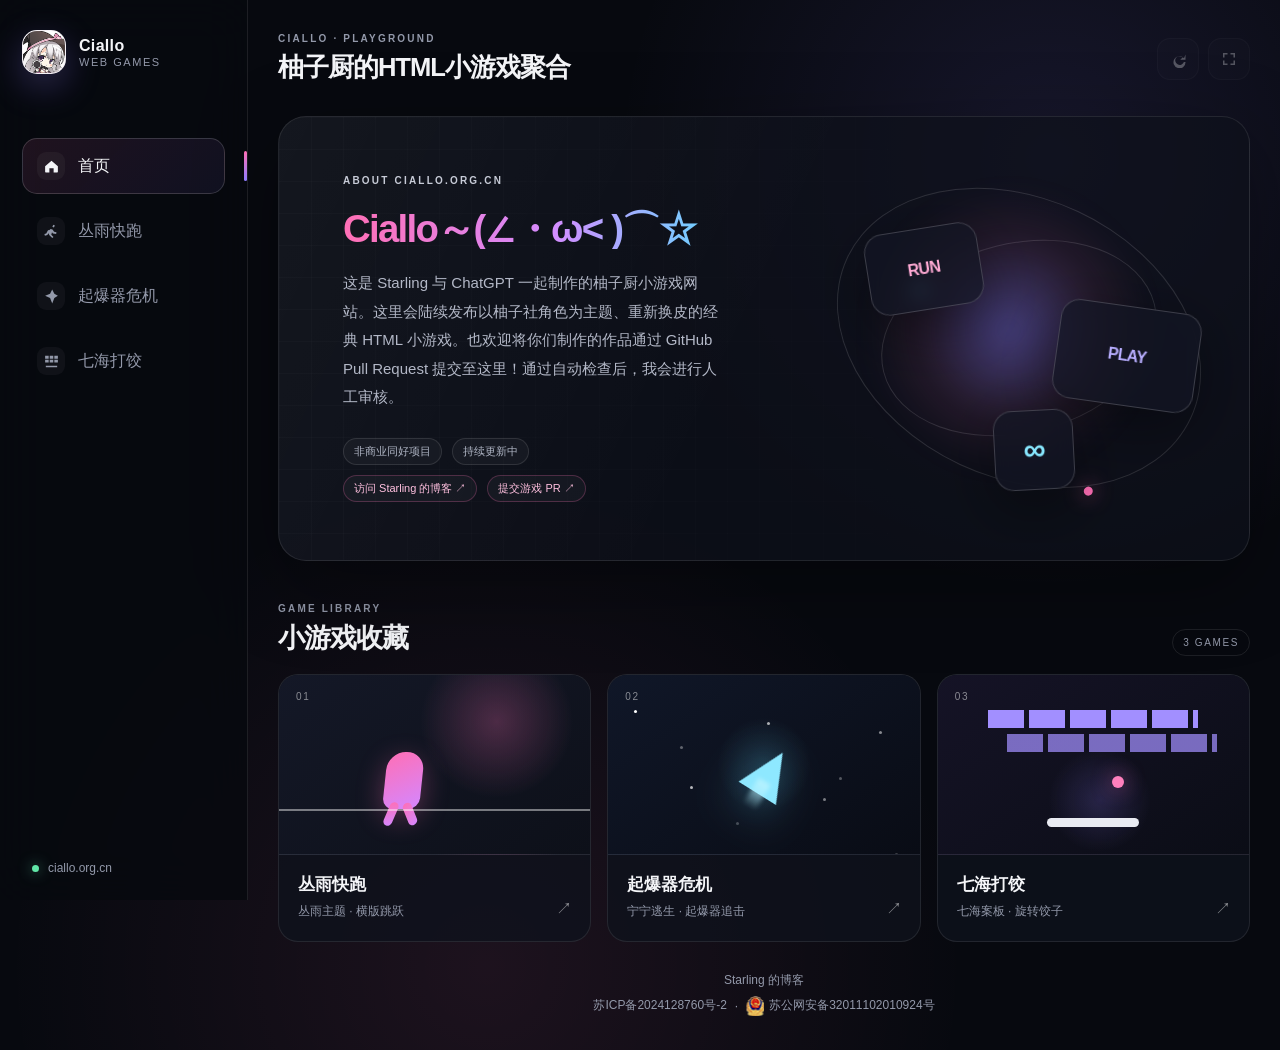
==== index.html @ f34dba7f "feat(README.md): Init: 将网站移至 GitHub 管理" ====
<!doctype html>
<html lang="zh-CN">
<head>
    <meta charset="utf-8">
    <meta name="viewport" content="width=device-width, initial-scale=1">
    <meta name="theme-color" content="#0a0d14">
    <meta name="description" content="Starling 与 ChatGPT 制作的柚子厨 HTML 小游戏聚合站。">
    <title>柚子厨的 HTML 小游戏聚合</title>
    <link rel="icon" href="/assets/icons/favicon.jpg" type="image/jpeg">
    <link rel="stylesheet" href="/assets/css/site.css?v=20260806-beian">
</head>
<body>
    <div class="app-shell">
        <aside class="sidebar" aria-label="游戏标签页">
            <a class="brand" href="#home" aria-label="返回首页">
                <span class="brand-mark" aria-hidden="true">
                    <img src="/assets/icons/favicon.jpg" alt="">
                </span>
                <span class="brand-text">
                    <strong>Ciallo</strong>
                    <small>Web Games</small>
                </span>
            </a>

            <nav class="tab-list" role="tablist" aria-label="页面切换">
                <button class="tab-button is-active"
                        type="button"
                        role="tab"
                        aria-selected="true"
                        aria-controls="home-panel"
                        data-tab="home">
                    <span class="tab-icon" aria-hidden="true">
                        <svg viewBox="0 0 24 24"><path d="M3 11.5 12 4l9 7.5v8a1 1 0 0 1-1 1h-5v-6H9v6H4a1 1 0 0 1-1-1z"/></svg>
                    </span>
                    <span>首页</span>
                </button>

                <button class="tab-button"
                        type="button"
                        role="tab"
                        aria-selected="false"
                        aria-controls="game-panel"
                        data-tab="runner"
                        data-game-title="丛雨快跑"
                        data-game-src="/games/runner/">
                    <span class="tab-icon" aria-hidden="true">
                        <svg viewBox="0 0 24 24"><path d="m13.2 5.2 1.4-2.7 2.2 1.1-1.4 2.8m-4.7 2.1 2.7.6 2.3 3.4 3.3.6-.4 2.4-4.6-.8-1.3-1.8-1 3.6 3.1 3.1-1.7 1.7-4-4-1.5-3-1.4 2.5-3.5 1.1-.7-2.3 2.6-.8 2-3.7c.4-.8 1.3-1.2 2.2-1z"/></svg>
                    </span>
                    <span>丛雨快跑</span>
                </button>

                <button class="tab-button"
                        type="button"
                        role="tab"
                        aria-selected="false"
                        aria-controls="game-panel"
                        data-tab="asteroids"
                        data-game-title="起爆器危机"
                        data-game-src="/games/asteroids/">
                    <span class="tab-icon" aria-hidden="true">
                        <svg viewBox="0 0 24 24"><path d="m13 2 3 6 5 3-5 3-3 8-3-8-7-3 7-3z"/></svg>
                    </span>
                    <span>起爆器危机</span>
                </button>

                <button class="tab-button"
                        type="button"
                        role="tab"
                        aria-selected="false"
                        aria-controls="game-panel"
                        data-tab="breakout"
                        data-game-title="七海打饺"
                        data-game-src="/games/breakout/">
                    <span class="tab-icon" aria-hidden="true">
                        <svg viewBox="0 0 24 24"><path d="M3 4h5v4H3zm6.5 0h5v4h-5zM16 4h5v4h-5zM3 9.5h5v4H3zm6.5 0h5v4h-5zm6.5 0h5v4h-5zM4 18h16v2H4z"/></svg>
                    </span>
                    <span>七海打饺</span>
                </button>
            </nav>

            <div class="sidebar-footer">
                <span class="status-dot" aria-hidden="true"></span>
                <span>ciallo.org.cn</span>
            </div>
        </aside>

        <main class="workspace">
            <header class="topbar">
                <div>
                    <p class="eyebrow">CIALLO · PLAYGROUND</p>
                    <h1 id="page-title">柚子厨的HTML小游戏聚合</h1>
                </div>

                <div class="topbar-actions">
                    <button id="reload-button"
                            class="icon-button"
                            type="button"
                            title="重新加载游戏"
                            aria-label="重新加载游戏"
                            disabled>
                        <svg viewBox="0 0 24 24" aria-hidden="true"><path d="M20 11a8 8 0 1 0 2 5h-2.1a6 6 0 1 1-1.4-6.4L15 13h7V6z"/></svg>
                    </button>
                    <button id="fullscreen-button"
                            class="icon-button"
                            type="button"
                            title="全屏游戏"
                            aria-label="全屏游戏"
                            disabled>
                        <svg viewBox="0 0 24 24" aria-hidden="true"><path d="M4 4h6v2H6v4H4zm10 0h6v6h-2V6h-4zM4 14h2v4h4v2H4zm14 0h2v6h-6v-2h4z"/></svg>
                    </button>
                </div>
            </header>

            <section id="home-panel"
                     class="content-panel is-visible"
                     role="tabpanel"
                     aria-label="首页">
                <div class="hero">
                    <div class="hero-copy">
                        <p class="hero-kicker">ABOUT CIALLO.ORG.CN</p>
                        <h2><em>Ciallo～(∠・ω&lt; )⌒☆</em></h2>
                        <p class="hero-intro">这是 Starling 与 ChatGPT 一起制作的柚子厨小游戏网站。这里会陆续发布以柚子社角色为主题、重新换皮的经典 HTML 小游戏。也欢迎将你们制作的作品通过 GitHub Pull Request 提交至这里！通过自动检查后，我会进行人工审核。</p>
                        <div class="hero-meta" aria-label="网站说明">
                            <span>非商业同好项目</span>
                            <span>持续更新中</span>
                            <div class="hero-actions">
                                <a href="https://www.starlinglin.top/"
                                   target="_blank"
                                   rel="noopener noreferrer">访问 Starling 的博客 <span aria-hidden="true">↗</span></a>
                                <a href="https://github.com/StarlingLin/ciallo.org.cn/pulls"
                                   target="_blank"
                                   rel="noopener noreferrer">提交游戏 PR <span aria-hidden="true">↗</span></a>
                            </div>
                        </div>
                    </div>

                    <div class="hero-art" aria-hidden="true">
                        <div class="orbit orbit-one"></div>
                        <div class="orbit orbit-two"></div>
                        <div class="pixel-card pixel-card-a">RUN</div>
                        <div class="pixel-card pixel-card-b">PLAY</div>
                        <div class="pixel-card pixel-card-c">∞</div>
                        <div class="glow"></div>
                    </div>
                </div>

                <section class="game-grid" aria-labelledby="game-grid-title">
                    <div class="section-heading">
                        <div>
                            <p class="eyebrow">GAME LIBRARY</p>
                            <h2 id="game-grid-title">小游戏收藏</h2>
                        </div>
                        <span class="count-pill">3 GAMES</span>
                    </div>

                    <div class="cards">
                        <article class="game-card" tabindex="0" data-open-tab="runner">
                            <span class="card-number">01</span>
                            <div class="card-visual visual-runner">
                                <span class="runner-character"></span>
                                <span class="runner-ground"></span>
                            </div>
                            <div class="card-copy">
                                <h3>丛雨快跑</h3>
                                <p>丛雨主题 · 横版跳跃</p>
                            </div>
                            <span class="card-arrow" aria-hidden="true">↗</span>
                        </article>

                        <article class="game-card" tabindex="0" data-open-tab="asteroids">
                            <span class="card-number">02</span>
                            <div class="card-visual visual-space">
                                <span class="star star-a"></span>
                                <span class="star star-b"></span>
                                <span class="ship"></span>
                            </div>
                            <div class="card-copy">
                                <h3>起爆器危机</h3>
                                <p>宁宁逃生 · 起爆器追击</p>
                            </div>
                            <span class="card-arrow" aria-hidden="true">↗</span>
                        </article>

                        <article class="game-card" tabindex="0" data-open-tab="breakout">
                            <span class="card-number">03</span>
                            <div class="card-visual visual-breakout">
                                <span class="brick-row brick-row-a"></span>
                                <span class="brick-row brick-row-b"></span>
                                <span class="ball"></span>
                                <span class="paddle"></span>
                            </div>
                            <div class="card-copy">
                                <h3>七海打饺</h3>
                                <p>七海案板 · 旋转饺子</p>
                            </div>
                            <span class="card-arrow" aria-hidden="true">↗</span>
                        </article>
                    </div>
                </section>
            </section>

            <section id="game-panel"
                     class="content-panel game-panel"
                     role="tabpanel"
                     aria-label="游戏区域"
                     hidden>
                <div class="game-stage">
                    <div id="game-loading" class="game-loading">
                        <div class="loader" aria-hidden="true"></div>
                        <p>正在载入游戏…</p>
                    </div>

                    <iframe id="game-frame"
                            title="网页游戏"
                            sandbox="allow-scripts allow-same-origin allow-pointer-lock allow-fullscreen"
                            allow="fullscreen; gamepad; autoplay"
                            referrerpolicy="same-origin"></iframe>
                </div>

            </section>

            <footer class="site-footer">
                <div class="site-footer-row">
                    <a href="https://www.starlinglin.top/"
                       target="_blank"
                       rel="noopener noreferrer">Starling 的博客</a>
                </div>
                <div class="site-footer-row site-records">
                    <a href="https://beian.miit.gov.cn/"
                       target="_blank"
                       rel="noopener noreferrer">苏ICP备2024128760号-2</a>
                    <span aria-hidden="true">·</span>
                    <a class="public-security-record"
                       href="https://beian.mps.gov.cn/#/query/webSearch?code=32011102010924"
                       target="_blank"
                       rel="noopener noreferrer">
                        <img src="/assets/icons/beian.png"
                             width="18"
                             height="20"
                             alt=""
                             aria-hidden="true">
                        <span>苏公网安备32011102010924号</span>
                    </a>
                </div>
            </footer>
        </main>
    </div>

    <noscript>此页面需要启用 JavaScript 才能切换游戏标签页。</noscript>
    <script src="/assets/js/site.js" defer></script>
</body>
</html>
---- assets/css/site.css ----
:root
{
    color-scheme: dark;
    --bg: #07090f;
    --panel: rgba(15, 18, 29, 0.78);
    --panel-solid: #0f121d;
    --panel-hover: #171b29;
    --border: rgba(255, 255, 255, 0.09);
    --border-strong: rgba(255, 255, 255, 0.16);
    --text: #f4f5f8;
    --muted: #9399aa;
    --accent: #ff6fb5;
    --accent-2: #8e7cff;
    --accent-3: #62d9ff;
    --sidebar-width: 248px;
    --radius-lg: 28px;
    --radius-md: 20px;
    --shadow: 0 24px 80px rgba(0, 0, 0, 0.34);
}

*
{
    box-sizing: border-box;
}

html
{
    min-width: 320px;
    min-height: 100%;
    background: var(--bg);
}

body
{
    min-height: 100vh;
    margin: 0;
    color: var(--text);
    background:
        radial-gradient(circle at 82% 15%, rgba(142, 124, 255, 0.12), transparent 27rem),
        radial-gradient(circle at 38% 92%, rgba(255, 111, 181, 0.09), transparent 30rem),
        var(--bg);
    font-family:
        Inter,
        "Segoe UI",
        "PingFang SC",
        "Microsoft YaHei",
        sans-serif;
    overflow-x: hidden;
}

button,
a
{
    font: inherit;
}

button
{
    color: inherit;
}

button:focus-visible,
a:focus-visible,
[tabindex]:focus-visible
{
    outline: 2px solid var(--accent-3);
    outline-offset: 3px;
}

.app-shell
{
    display: grid;
    grid-template-columns: var(--sidebar-width) minmax(0, 1fr);
    min-height: 100vh;
}

.sidebar
{
    position: fixed;
    inset: 0 auto 0 0;
    z-index: 20;
    display: flex;
    width: var(--sidebar-width);
    flex-direction: column;
    padding: 30px 22px 22px;
    border-right: 1px solid var(--border);
    background: rgba(7, 9, 15, 0.78);
    backdrop-filter: blur(24px);
}

.brand
{
    display: flex;
    align-items: center;
    gap: 13px;
    color: var(--text);
    text-decoration: none;
}

.brand-mark
{
    display: grid;
    width: 44px;
    height: 44px;
    place-items: center;
    border: 1px solid rgba(255, 255, 255, 0.24);
    border-radius: 15px;
    overflow: hidden;
    background: #f3eef4;
    box-shadow: 0 12px 35px rgba(142, 124, 255, 0.28);
}

.brand-mark img
{
    width: 100%;
    height: 100%;
    object-fit: cover;
}

.brand-text
{
    display: flex;
    flex-direction: column;
    gap: 1px;
}

.brand-text strong
{
    letter-spacing: 0.02em;
}

.brand-text small
{
    color: var(--muted);
    font-size: 11px;
    letter-spacing: 0.14em;
    text-transform: uppercase;
}

.tab-list
{
    display: flex;
    flex: 1;
    flex-direction: column;
    gap: 9px;
    margin-top: 64px;
}

.tab-button
{
    position: relative;
    display: flex;
    width: 100%;
    align-items: center;
    gap: 13px;
    padding: 13px 14px;
    border: 1px solid transparent;
    border-radius: 15px;
    background: transparent;
    color: var(--muted);
    cursor: pointer;
    text-align: left;
    transition:
        color 160ms ease,
        border-color 160ms ease,
        background 160ms ease,
        transform 160ms ease;
}

.tab-button::after
{
    position: absolute;
    top: 50%;
    right: -23px;
    width: 3px;
    height: 0;
    border-radius: 999px;
    background: linear-gradient(var(--accent), var(--accent-2));
    content: "";
    transform: translateY(-50%);
    transition: height 160ms ease;
}

.tab-button:hover
{
    border-color: var(--border);
    background: rgba(255, 255, 255, 0.035);
    color: var(--text);
    transform: translateX(2px);
}

.tab-button.is-active
{
    border-color: var(--border-strong);
    background: linear-gradient(135deg, rgba(255, 111, 181, 0.1), rgba(142, 124, 255, 0.08));
    color: var(--text);
}

.tab-button.is-active::after
{
    height: 30px;
}

.tab-icon
{
    display: grid;
    width: 28px;
    height: 28px;
    flex: 0 0 28px;
    place-items: center;
    border-radius: 9px;
    background: rgba(255, 255, 255, 0.045);
}

.tab-icon svg
{
    width: 17px;
    height: 17px;
    fill: currentColor;
}

.sidebar-footer
{
    display: flex;
    align-items: center;
    gap: 9px;
    padding: 13px 10px 3px;
    color: var(--muted);
    font-size: 12px;
}

.status-dot
{
    width: 7px;
    height: 7px;
    border-radius: 50%;
    background: #61e7a8;
    box-shadow: 0 0 14px rgba(97, 231, 168, 0.7);
}

.workspace
{
    grid-column: 2;
    min-width: 0;
    padding: 26px 30px 34px;
}

.topbar
{
    display: flex;
    min-height: 66px;
    align-items: center;
    justify-content: space-between;
    gap: 24px;
    margin-bottom: 24px;
}

.eyebrow
{
    margin: 0 0 6px;
    color: var(--muted);
    font-size: 10px;
    font-weight: 750;
    letter-spacing: 0.22em;
}

.topbar h1
{
    margin: 0;
    font-size: clamp(23px, 2vw, 31px);
    letter-spacing: -0.04em;
    overflow-wrap: anywhere;
}

.topbar-actions
{
    display: flex;
    gap: 9px;
}

.icon-button
{
    display: grid;
    width: 42px;
    height: 42px;
    place-items: center;
    border: 1px solid var(--border);
    border-radius: 13px;
    background: rgba(255, 255, 255, 0.035);
    cursor: pointer;
    transition:
        background 160ms ease,
        border-color 160ms ease,
        transform 160ms ease;
}

.icon-button:hover:not(:disabled)
{
    border-color: var(--border-strong);
    background: rgba(255, 255, 255, 0.075);
    transform: translateY(-1px);
}

.icon-button:disabled
{
    cursor: not-allowed;
    opacity: 0.3;
}

.icon-button svg
{
    width: 18px;
    height: 18px;
    fill: currentColor;
}

.content-panel
{
    animation: panel-in 230ms ease;
}

.content-panel[hidden]
{
    display: none;
}

@keyframes panel-in
{
    from
    {
        opacity: 0;
        transform: translateY(8px);
    }

    to
    {
        opacity: 1;
        transform: translateY(0);
    }
}

.hero
{
    position: relative;
    display: grid;
    min-height: 410px;
    grid-template-columns: minmax(0, 1.05fr) minmax(320px, 0.95fr);
    align-items: center;
    overflow: hidden;
    border: 1px solid var(--border);
    border-radius: var(--radius-lg);
    background:
        linear-gradient(115deg, rgba(255, 255, 255, 0.035), transparent 50%),
        rgba(14, 17, 27, 0.72);
    box-shadow: var(--shadow);
}

.hero::before
{
    position: absolute;
    inset: 0;
    background-image:
        linear-gradient(rgba(255, 255, 255, 0.025) 1px, transparent 1px),
        linear-gradient(90deg, rgba(255, 255, 255, 0.025) 1px, transparent 1px);
    background-size: 32px 32px;
    content: "";
    mask-image: linear-gradient(to right, rgba(0, 0, 0, 0.82), transparent 88%);
    pointer-events: none;
}

.hero-copy
{
    position: relative;
    z-index: 2;
    padding: 58px clamp(34px, 5vw, 72px);
}

.hero-kicker
{
    margin: 0;
    color: #c7cbd7;
    font-size: 10px;
    font-weight: 750;
    letter-spacing: 0.22em;
}

.hero h2
{
    max-width: 680px;
    margin: 22px 0 20px;
    font-size: clamp(34px, 3vw, 48px);
    font-weight: 800;
    letter-spacing: -0.045em;
    line-height: 1.08;
    text-wrap: balance;
}

.hero h2 em
{
    display: block;
    color: transparent;
    background: linear-gradient(90deg, var(--accent), #d48cff 55%, var(--accent-3));
    background-clip: text;
    font-style: normal;
    white-space: nowrap;
}

.hero-intro
{
    max-width: 610px;
    margin: 0;
    color: #b3b8c7;
    font-size: 15px;
    line-height: 1.9;
}

.hero-meta
{
    display: flex;
    flex-wrap: wrap;
    align-items: center;
    gap: 10px;
    margin-top: 26px;
}

.hero-meta > span,
.hero-actions > a
{
    padding: 7px 10px;
    border: 1px solid rgba(255, 255, 255, 0.11);
    border-radius: 999px;
    color: #aeb4c3;
    background: rgba(255, 255, 255, 0.035);
    font-size: 11px;
    line-height: 1;
    text-decoration: none;
}

.hero-actions
{
    display: flex;
    flex-wrap: wrap;
    gap: 10px;
}

.hero-actions > a
{
    border-color: rgba(255, 111, 181, 0.24);
    color: #ffc0df;
    transition:
        border-color 160ms ease,
        background 160ms ease,
        color 160ms ease;
}

.hero-actions > a:hover
{
    border-color: rgba(255, 111, 181, 0.48);
    color: #fff;
    background: rgba(255, 111, 181, 0.09);
}

.hero-art
{
    position: relative;
    min-height: 410px;
    overflow: hidden;
}

.glow
{
    position: absolute;
    top: 48%;
    left: 48%;
    width: 290px;
    height: 290px;
    border-radius: 50%;
    background: radial-gradient(circle, rgba(142, 124, 255, 0.43), rgba(255, 111, 181, 0.09) 43%, transparent 70%);
    filter: blur(13px);
    transform: translate(-50%, -50%);
}

.orbit
{
    position: absolute;
    top: 50%;
    left: 50%;
    border: 1px solid rgba(255, 255, 255, 0.13);
    border-radius: 50%;
    transform: translate(-50%, -50%) rotate(-14deg);
}

.orbit::before
{
    position: absolute;
    top: 10%;
    left: 18%;
    width: 9px;
    height: 9px;
    border-radius: 50%;
    background: var(--accent-3);
    box-shadow: 0 0 20px rgba(98, 217, 255, 0.8);
    content: "";
}

.orbit-one
{
    width: 280px;
    height: 190px;
}

.orbit-two
{
    width: 380px;
    height: 280px;
    transform: translate(-50%, -50%) rotate(25deg);
}

.orbit-two::before
{
    top: auto;
    right: 15%;
    bottom: 9%;
    left: auto;
    background: var(--accent);
    box-shadow: 0 0 20px rgba(255, 111, 181, 0.8);
}

.pixel-card
{
    position: absolute;
    z-index: 2;
    display: grid;
    place-items: center;
    border: 1px solid rgba(255, 255, 255, 0.18);
    border-radius: 19px;
    background: rgba(19, 22, 35, 0.72);
    box-shadow: 0 18px 60px rgba(0, 0, 0, 0.4);
    backdrop-filter: blur(10px);
    font-weight: 850;
    letter-spacing: -0.04em;
}

.pixel-card-a
{
    top: 23%;
    left: 17%;
    width: 114px;
    height: 82px;
    color: #ffaad4;
    transform: rotate(-9deg);
}

.pixel-card-b
{
    top: 42%;
    right: 11%;
    width: 142px;
    height: 100px;
    color: #b8aeff;
    transform: rotate(8deg);
}

.pixel-card-c
{
    right: 38%;
    bottom: 13%;
    width: 80px;
    height: 80px;
    color: #88e8ff;
    font-size: 31px;
    transform: rotate(-3deg);
}

.game-grid
{
    margin-top: 42px;
}

.section-heading
{
    display: flex;
    align-items: end;
    justify-content: space-between;
    gap: 24px;
    margin-bottom: 18px;
}

.section-heading h2
{
    margin: 0;
    font-size: 27px;
    letter-spacing: -0.04em;
}

.count-pill
{
    padding: 7px 10px;
    border: 1px solid var(--border);
    border-radius: 999px;
    color: var(--muted);
    font-size: 10px;
    letter-spacing: 0.16em;
}

.cards
{
    display: grid;
    grid-template-columns: repeat(3, minmax(0, 1fr));
    gap: 16px;
}

.game-card
{
    position: relative;
    min-width: 0;
    overflow: hidden;
    border: 1px solid var(--border);
    border-radius: var(--radius-md);
    background: var(--panel);
    cursor: pointer;
    transition:
        border-color 180ms ease,
        background 180ms ease,
        transform 180ms ease,
        box-shadow 180ms ease;
}

.game-card:hover
{
    border-color: var(--border-strong);
    background: var(--panel-hover);
    box-shadow: 0 18px 46px rgba(0, 0, 0, 0.24);
    transform: translateY(-4px);
}

.card-number
{
    position: absolute;
    top: 16px;
    left: 17px;
    z-index: 2;
    color: rgba(255, 255, 255, 0.5);
    font-size: 10px;
    letter-spacing: 0.17em;
}

.card-visual
{
    position: relative;
    height: 180px;
    overflow: hidden;
    border-bottom: 1px solid var(--border);
}

.visual-runner
{
    background:
        radial-gradient(circle at 70% 26%, rgba(255, 111, 181, 0.25), transparent 30%),
        linear-gradient(145deg, #141827, #0d1019);
}

.runner-ground
{
    position: absolute;
    right: 0;
    bottom: 43px;
    left: 0;
    height: 2px;
    background: rgba(255, 255, 255, 0.44);
}

.runner-character
{
    position: absolute;
    bottom: 45px;
    left: 34%;
    width: 37px;
    height: 57px;
    border-radius: 18px 18px 11px 11px;
    background: linear-gradient(155deg, var(--accent), #d487ff);
    box-shadow: 0 8px 28px rgba(255, 111, 181, 0.33);
    transform: skewX(-6deg);
}

.runner-character::before,
.runner-character::after
{
    position: absolute;
    bottom: -17px;
    width: 9px;
    height: 24px;
    border-radius: 999px;
    background: inherit;
    content: "";
}

.runner-character::before
{
    left: 5px;
    transform: rotate(18deg);
}

.runner-character::after
{
    right: 4px;
    transform: rotate(-27deg);
}

.visual-space
{
    background:
        radial-gradient(circle at 50% 50%, rgba(98, 217, 255, 0.15), transparent 26%),
        linear-gradient(145deg, #101728, #090c15);
}

.star
{
    position: absolute;
    width: 3px;
    height: 3px;
    border-radius: 50%;
    background: white;
    box-shadow:
        46px 36px 0 rgba(255, 255, 255, 0.34),
        133px 12px 0 rgba(255, 255, 255, 0.65),
        205px 67px 0 rgba(255, 255, 255, 0.3),
        245px 21px 0 rgba(255, 255, 255, 0.5);
}

.star-a
{
    top: 35px;
    left: 26px;
}

.star-b
{
    top: 111px;
    left: 82px;
    opacity: 0.7;
}

.ship
{
    position: absolute;
    top: 55%;
    left: 52%;
    width: 0;
    height: 0;
    border-right: 22px solid transparent;
    border-bottom: 48px solid #8ee8ff;
    border-left: 22px solid transparent;
    filter: drop-shadow(0 10px 20px rgba(98, 217, 255, 0.36));
    transform: translate(-50%, -50%) rotate(32deg);
}

.ship::after
{
    position: absolute;
    top: 34px;
    left: -7px;
    width: 14px;
    height: 30px;
    background: linear-gradient(#b7f2ff, transparent);
    content: "";
    filter: blur(2px);
}

.visual-breakout
{
    background:
        radial-gradient(circle at 52% 70%, rgba(142, 124, 255, 0.19), transparent 25%),
        linear-gradient(145deg, #151326, #0b0d16);
}

.brick-row
{
    position: absolute;
    left: 50%;
    width: 210px;
    height: 18px;
    background:
        repeating-linear-gradient(90deg, #a28fff 0 36px, transparent 36px 41px);
    transform: translateX(-50%);
}

.brick-row-a
{
    top: 35px;
}

.brick-row-b
{
    top: 59px;
    opacity: 0.72;
    transform: translateX(-50%) translateX(19px);
}

.ball
{
    position: absolute;
    top: 101px;
    left: 56%;
    width: 12px;
    height: 12px;
    border-radius: 50%;
    background: #ff80bd;
    box-shadow: 0 0 20px rgba(255, 111, 181, 0.65);
}

.paddle
{
    position: absolute;
    bottom: 27px;
    left: 50%;
    width: 92px;
    height: 9px;
    border-radius: 999px;
    background: #e9ebf2;
    transform: translateX(-50%);
}

.card-copy
{
    padding: 18px 19px 21px;
}

.card-copy h3
{
    margin: 0 0 7px;
    font-size: 17px;
}

.card-copy p
{
    margin: 0;
    color: var(--muted);
    font-size: 12px;
}

.card-arrow
{
    position: absolute;
    right: 18px;
    bottom: 21px;
    color: rgba(255, 255, 255, 0.52);
}

.game-panel
{
    min-height: calc(100vh - 150px);
}

.game-stage
{
    position: relative;
    height: calc(100vh - 150px);
    min-height: 520px;
    overflow: hidden;
    border: 1px solid var(--border);
    border-radius: var(--radius-lg);
    background: #05060a;
    box-shadow: var(--shadow);
}

#game-frame
{
    width: 100%;
    height: 100%;
    border: 0;
    background: #090b12;
}

.game-loading
{
    position: absolute;
    inset: 0;
    z-index: 3;
    display: grid;
    place-content: center;
    justify-items: center;
    gap: 14px;
    background: #090b12;
    color: var(--muted);
    transition: opacity 180ms ease;
}

.game-loading.is-hidden
{
    pointer-events: none;
    opacity: 0;
}

.loader
{
    width: 28px;
    height: 28px;
    border: 2px solid rgba(255, 255, 255, 0.13);
    border-top-color: var(--accent);
    border-radius: 50%;
    animation: spin 700ms linear infinite;
}

@keyframes spin
{
    to
    {
        transform: rotate(360deg);
    }
}

.site-footer
{
    display: flex;
    align-items: center;
    flex-direction: column;
    justify-content: center;
    gap: 7px;
    padding: 30px 8px 0;
    color: var(--muted);
    font-size: 12px;
}

.site-footer-row
{
    display: flex;
    flex-wrap: wrap;
    align-items: center;
    justify-content: center;
    gap: 8px;
}

.public-security-record
{
    display: inline-flex;
    align-items: center;
    gap: 5px;
}

.public-security-record img
{
    width: 18px;
    height: 20px;
    object-fit: contain;
    flex: 0 0 auto;
}

.site-footer a
{
    color: inherit;
    text-decoration: none;
    transition: color 160ms ease;
}

.site-footer a:hover
{
    color: var(--text);
}

noscript
{
    position: fixed;
    right: 20px;
    bottom: 20px;
    z-index: 100;
    padding: 12px 15px;
    border-radius: 12px;
    background: #f5f5f5;
    color: #111;
}

@media (max-width: 1050px)
{
    :root
    {
        --sidebar-width: 202px;
    }

    .hero
    {
        grid-template-columns: minmax(0, 1fr) 330px;
    }

    .cards
    {
        grid-template-columns: repeat(2, minmax(0, 1fr));
    }

    .game-card:last-child
    {
        grid-column: 1 / -1;
    }
}

@media (max-width: 780px)
{
    .app-shell
    {
        display: block;
    }

    .sidebar
    {
        position: sticky;
        top: 0;
        right: 0;
        width: 100%;
        height: auto;
        padding: 12px 14px;
        border-right: 0;
        border-bottom: 1px solid var(--border);
    }

    .brand
    {
        display: none;
    }

    .tab-list
    {
        display: grid;
        grid-template-columns: repeat(4, minmax(0, 1fr));
        gap: 6px;
        margin: 0;
    }

    .tab-button
    {
        justify-content: center;
        gap: 7px;
        padding: 10px 7px;
        font-size: 11px;
        text-align: center;
    }

    .tab-button::after
    {
        top: auto;
        right: 50%;
        bottom: -13px;
        width: 0;
        height: 3px;
        transform: translateX(50%);
        transition: width 160ms ease;
    }

    .tab-button.is-active::after
    {
        width: 28px;
        height: 3px;
    }

    .tab-icon
    {
        width: 24px;
        height: 24px;
        flex-basis: 24px;
    }

    .sidebar-footer
    {
        display: none;
    }

    .workspace
    {
        padding: 18px 15px 28px;
    }

    .topbar
    {
        min-height: 54px;
        margin-bottom: 16px;
    }

    .hero
    {
        min-height: auto;
        grid-template-columns: 1fr;
    }

    .hero-copy
    {
        padding: 42px 28px;
    }

    .hero-art
    {
        display: none;
    }

    .hero h2 em
    {
        white-space: normal;
    }

    .cards
    {
        grid-template-columns: 1fr;
    }

    .game-card:last-child
    {
        grid-column: auto;
    }

    .game-stage
    {
        height: calc(100vh - 160px);
        min-height: 430px;
        border-radius: 18px;
    }
}

@media (max-width: 500px)
{
    .tab-button
    {
        flex-direction: column;
        gap: 3px;
        padding: 8px 3px;
    }

    .hero h2
    {
        font-size: 34px;
    }

    .hero-meta
    {
        align-items: flex-start;
        flex-direction: column;
    }

    .topbar-actions
    {
        gap: 6px;
    }

    .icon-button
    {
        width: 38px;
        height: 38px;
    }

}

@media (prefers-reduced-motion: reduce)
{
    *,
    *::before,
    *::after
    {
        scroll-behavior: auto !important;
        animation-duration: 0.001ms !important;
        animation-iteration-count: 1 !important;
        transition-duration: 0.001ms !important;
    }
}
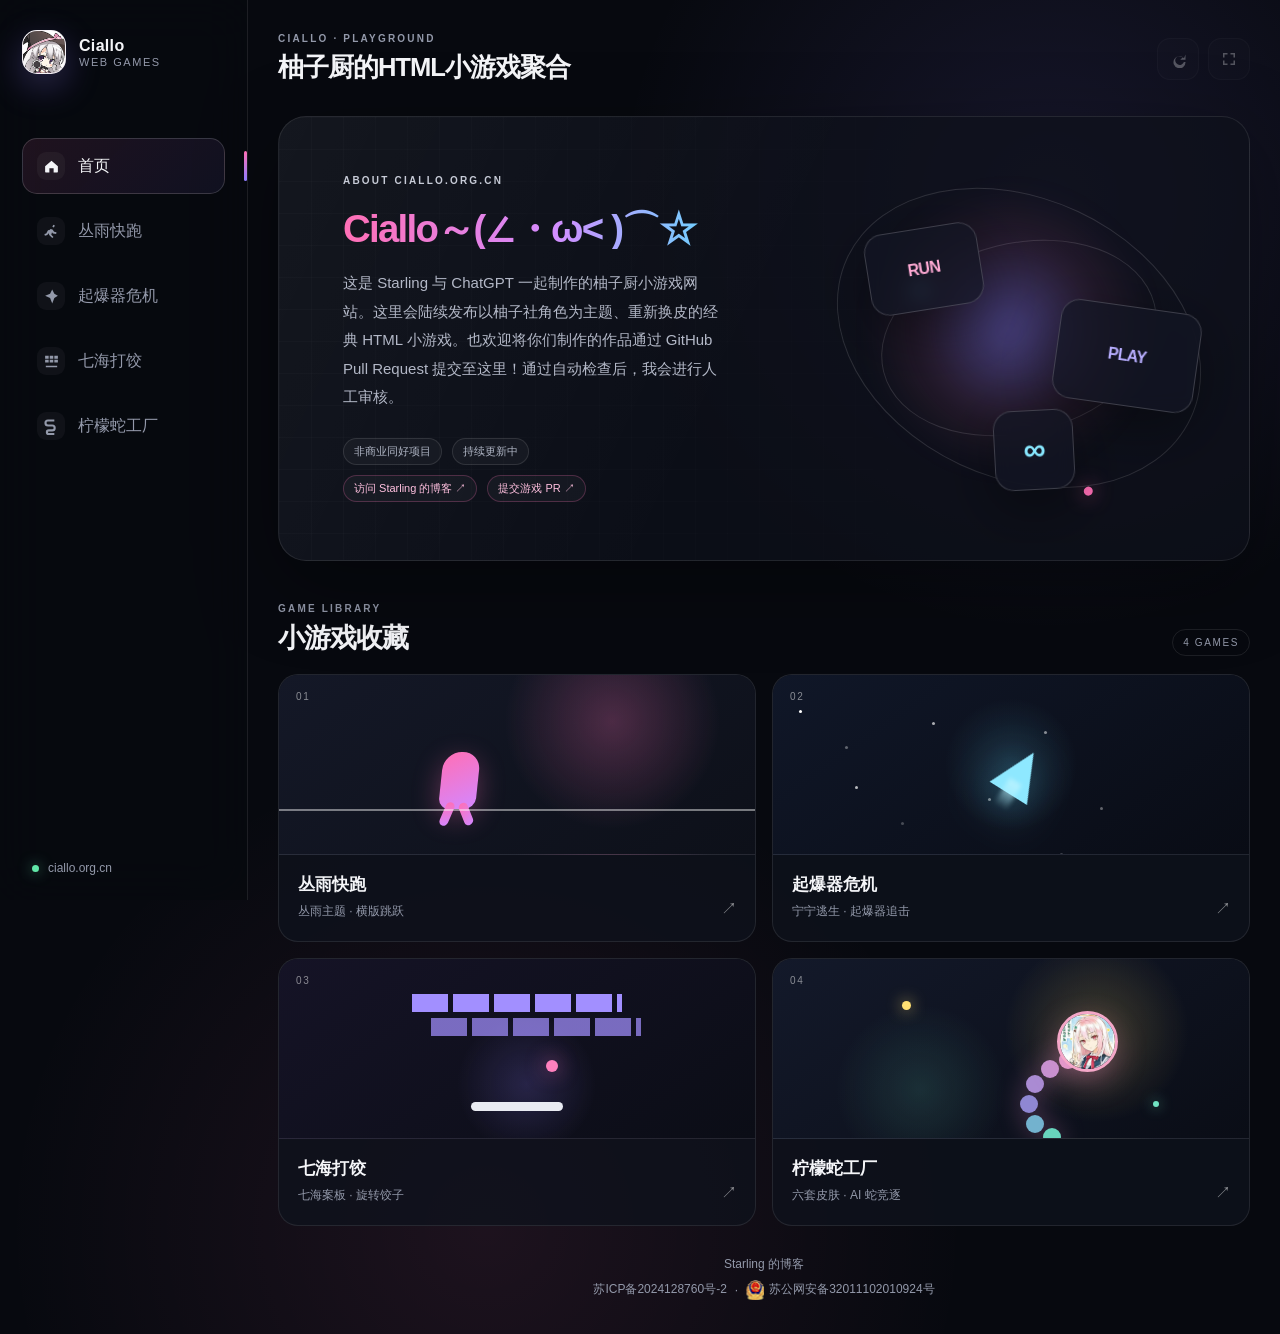
==== commit e2f331c9: "feat(games/snake): 添加柠檬蛇工厂并接入主站与排行榜" ====
--- a/index.html
+++ b/index.html
@@ -7,7 +7,7 @@
     <meta name="description" content="Starling 与 ChatGPT 制作的柚子厨 HTML 小游戏聚合站。">
     <title>柚子厨的 HTML 小游戏聚合</title>
     <link rel="icon" href="/assets/icons/favicon.jpg" type="image/jpeg">
-    <link rel="stylesheet" href="/assets/css/site.css?v=20260806-beian">
+    <link rel="stylesheet" href="/assets/css/site.css?v=20260808-snake">
 </head>
 <body>
     <div class="app-shell">
@@ -75,6 +75,20 @@
                         <svg viewBox="0 0 24 24"><path d="M3 4h5v4H3zm6.5 0h5v4h-5zM16 4h5v4h-5zM3 9.5h5v4H3zm6.5 0h5v4h-5zm6.5 0h5v4h-5zM4 18h16v2H4z"/></svg>
                     </span>
                     <span>七海打饺</span>
+                </button>
+
+                <button class="tab-button"
+                        type="button"
+                        role="tab"
+                        aria-selected="false"
+                        aria-controls="game-panel"
+                        data-tab="snake"
+                        data-game-title="柠檬蛇工厂"
+                        data-game-src="/games/snake/">
+                    <span class="tab-icon" aria-hidden="true">
+                        <svg viewBox="0 0 24 24"><path d="M7 2a5 5 0 0 0 0 10h6a2 2 0 1 1 0 4H8a4 4 0 1 0 0 8h8v-3H8a1 1 0 1 1 0-2h5a5 5 0 1 0 0-10H7a2 2 0 1 1 0-4h9V2z"/></svg>
+                    </span>
+                    <span>柠檬蛇工厂</span>
                 </button>
             </nav>
 
@@ -150,7 +164,7 @@
                             <p class="eyebrow">GAME LIBRARY</p>
                             <h2 id="game-grid-title">小游戏收藏</h2>
                         </div>
-                        <span class="count-pill">3 GAMES</span>
+                        <span class="count-pill">4 GAMES</span>
                     </div>
 
                     <div class="cards">
@@ -192,6 +206,23 @@
                             <div class="card-copy">
                                 <h3>七海打饺</h3>
                                 <p>七海案板 · 旋转饺子</p>
+                            </div>
+                            <span class="card-arrow" aria-hidden="true">↗</span>
+                        </article>
+
+                        <article class="game-card" tabindex="0" data-open-tab="snake">
+                            <span class="card-number">04</span>
+                            <div class="card-visual visual-snake">
+                                <span class="snake-card-food snake-card-food-a"></span>
+                                <span class="snake-card-food snake-card-food-b"></span>
+                                <span class="snake-card-body"></span>
+                                <span class="snake-card-head">
+                                    <img src="/games/snake/assets/images/skins/cropped/ena.webp" alt="">
+                                </span>
+                            </div>
+                            <div class="card-copy">
+                                <h3>柠檬蛇工厂</h3>
+                                <p>六套皮肤 · AI 蛇竞逐</p>
                             </div>
                             <span class="card-arrow" aria-hidden="true">↗</span>
                         </article>
--- a/assets/css/site.css
+++ b/assets/css/site.css
@@ -606,7 +606,7 @@
 .cards
 {
     display: grid;
-    grid-template-columns: repeat(3, minmax(0, 1fr));
+    grid-template-columns: repeat(2, minmax(0, 1fr));
     gap: 16px;
 }
 
@@ -821,6 +821,81 @@
     transform: translateX(-50%);
 }
 
+.visual-snake
+{
+    background:
+        radial-gradient(circle at 68% 40%, rgba(255, 221, 100, 0.2), transparent 27%),
+        radial-gradient(circle at 31% 73%, rgba(104, 229, 197, 0.13), transparent 24%),
+        linear-gradient(145deg, #13192a, #0a0d16);
+}
+
+.snake-card-body
+{
+    position: absolute;
+    top: 88px;
+    left: 64%;
+    width: 18px;
+    height: 18px;
+    border-radius: 50%;
+    background: #f5a7c8;
+    box-shadow:
+        -19px 4px 0 #df9acb,
+        -37px 13px 0 #c691d0,
+        -52px 28px 0 #aa8bd3,
+        -58px 48px 0 #8f87d3,
+        -52px 68px 0 #73b2ce,
+        -35px 81px 0 #68d5bd;
+    filter: drop-shadow(0 0 12px rgba(237, 143, 203, 0.38));
+}
+
+.snake-card-head
+{
+    position: absolute;
+    top: 52px;
+    left: calc(64% - 21px);
+    z-index: 2;
+    width: 61px;
+    height: 61px;
+    overflow: hidden;
+    border: 3px solid #f5a7c8;
+    border-radius: 50%;
+    background: #121625;
+    box-shadow: 0 10px 30px rgba(245, 144, 193, 0.32);
+}
+
+.snake-card-head img
+{
+    width: 100%;
+    height: 100%;
+    object-fit: cover;
+}
+
+.snake-card-food
+{
+    position: absolute;
+    width: 9px;
+    height: 9px;
+    border-radius: 50%;
+    background: #ffe073;
+    box-shadow: 0 0 15px rgba(255, 224, 115, 0.8);
+}
+
+.snake-card-food-a
+{
+    top: 42px;
+    left: 27%;
+}
+
+.snake-card-food-b
+{
+    right: 19%;
+    bottom: 31px;
+    width: 6px;
+    height: 6px;
+    background: #71e3c2;
+    box-shadow: 0 0 13px rgba(113, 227, 194, 0.78);
+}
+
 .card-copy
 {
     padding: 18px 19px 21px;
@@ -989,7 +1064,7 @@
 
     .game-card:last-child
     {
-        grid-column: 1 / -1;
+        grid-column: auto;
     }
 }
 
@@ -1020,7 +1095,7 @@
     .tab-list
     {
         display: grid;
-        grid-template-columns: repeat(4, minmax(0, 1fr));
+        grid-template-columns: repeat(5, minmax(0, 1fr));
         gap: 6px;
         margin: 0;
     }
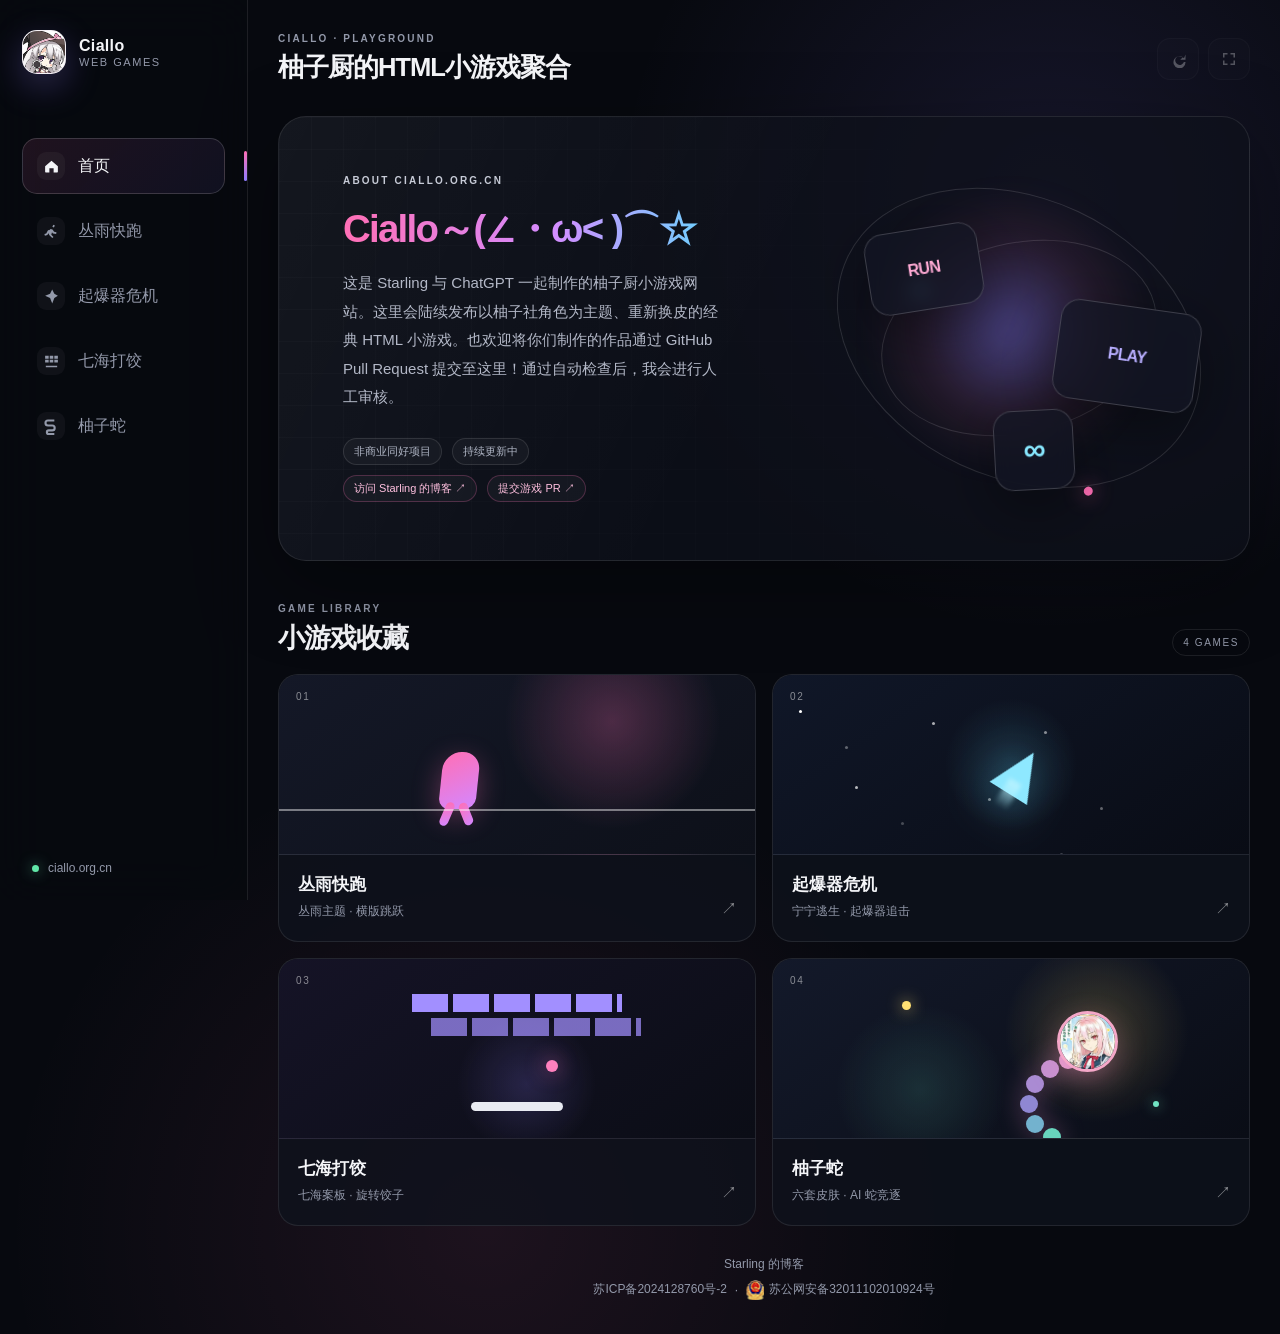
==== commit 0e2bbcf9: "feat(games/snake): 完善柚子蛇排行榜与狂暴模式" ====
--- a/index.html
+++ b/index.html
@@ -83,12 +83,12 @@
                         aria-selected="false"
                         aria-controls="game-panel"
                         data-tab="snake"
-                        data-game-title="柠檬蛇工厂"
+                        data-game-title="柚子蛇"
                         data-game-src="/games/snake/">
                     <span class="tab-icon" aria-hidden="true">
                         <svg viewBox="0 0 24 24"><path d="M7 2a5 5 0 0 0 0 10h6a2 2 0 1 1 0 4H8a4 4 0 1 0 0 8h8v-3H8a1 1 0 1 1 0-2h5a5 5 0 1 0 0-10H7a2 2 0 1 1 0-4h9V2z"/></svg>
                     </span>
-                    <span>柠檬蛇工厂</span>
+                    <span>柚子蛇</span>
                 </button>
             </nav>
 
@@ -221,7 +221,7 @@
                                 </span>
                             </div>
                             <div class="card-copy">
-                                <h3>柠檬蛇工厂</h3>
+                                <h3>柚子蛇</h3>
                                 <p>六套皮肤 · AI 蛇竞逐</p>
                             </div>
                             <span class="card-arrow" aria-hidden="true">↗</span>
